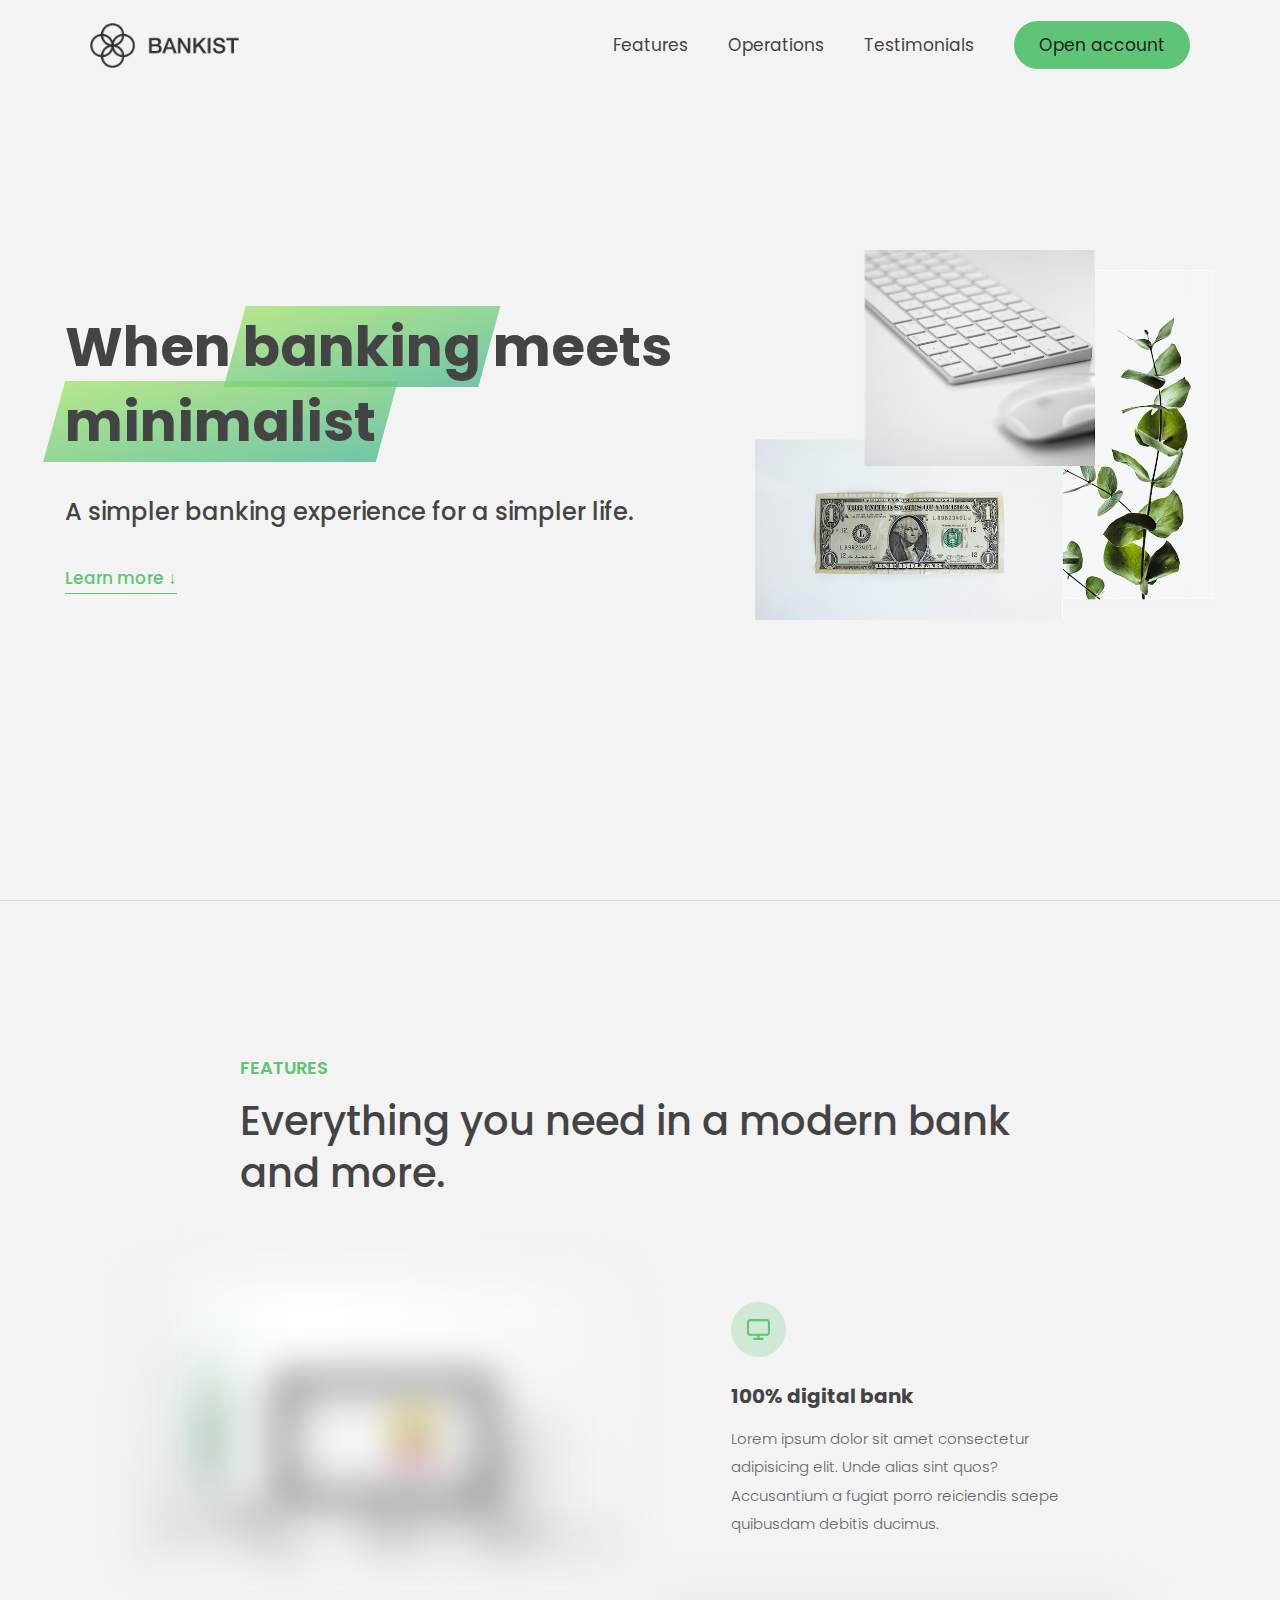
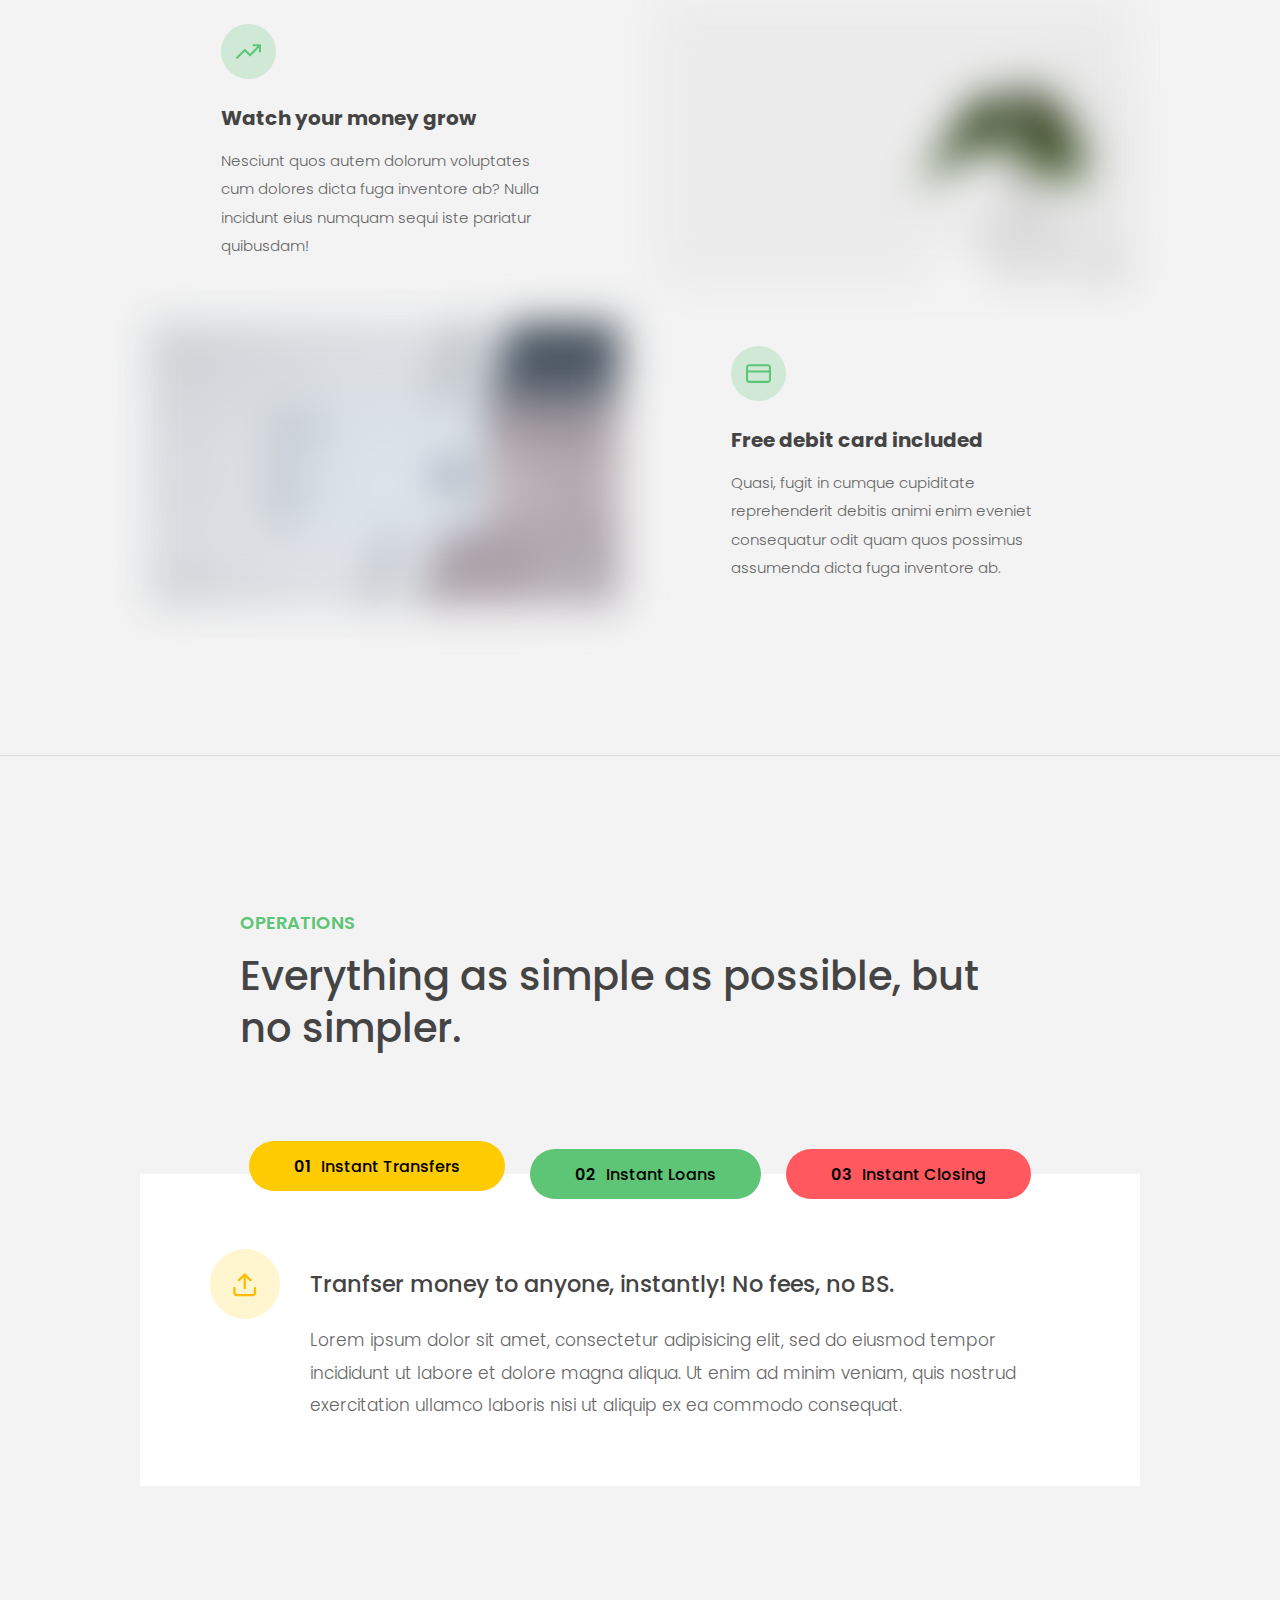
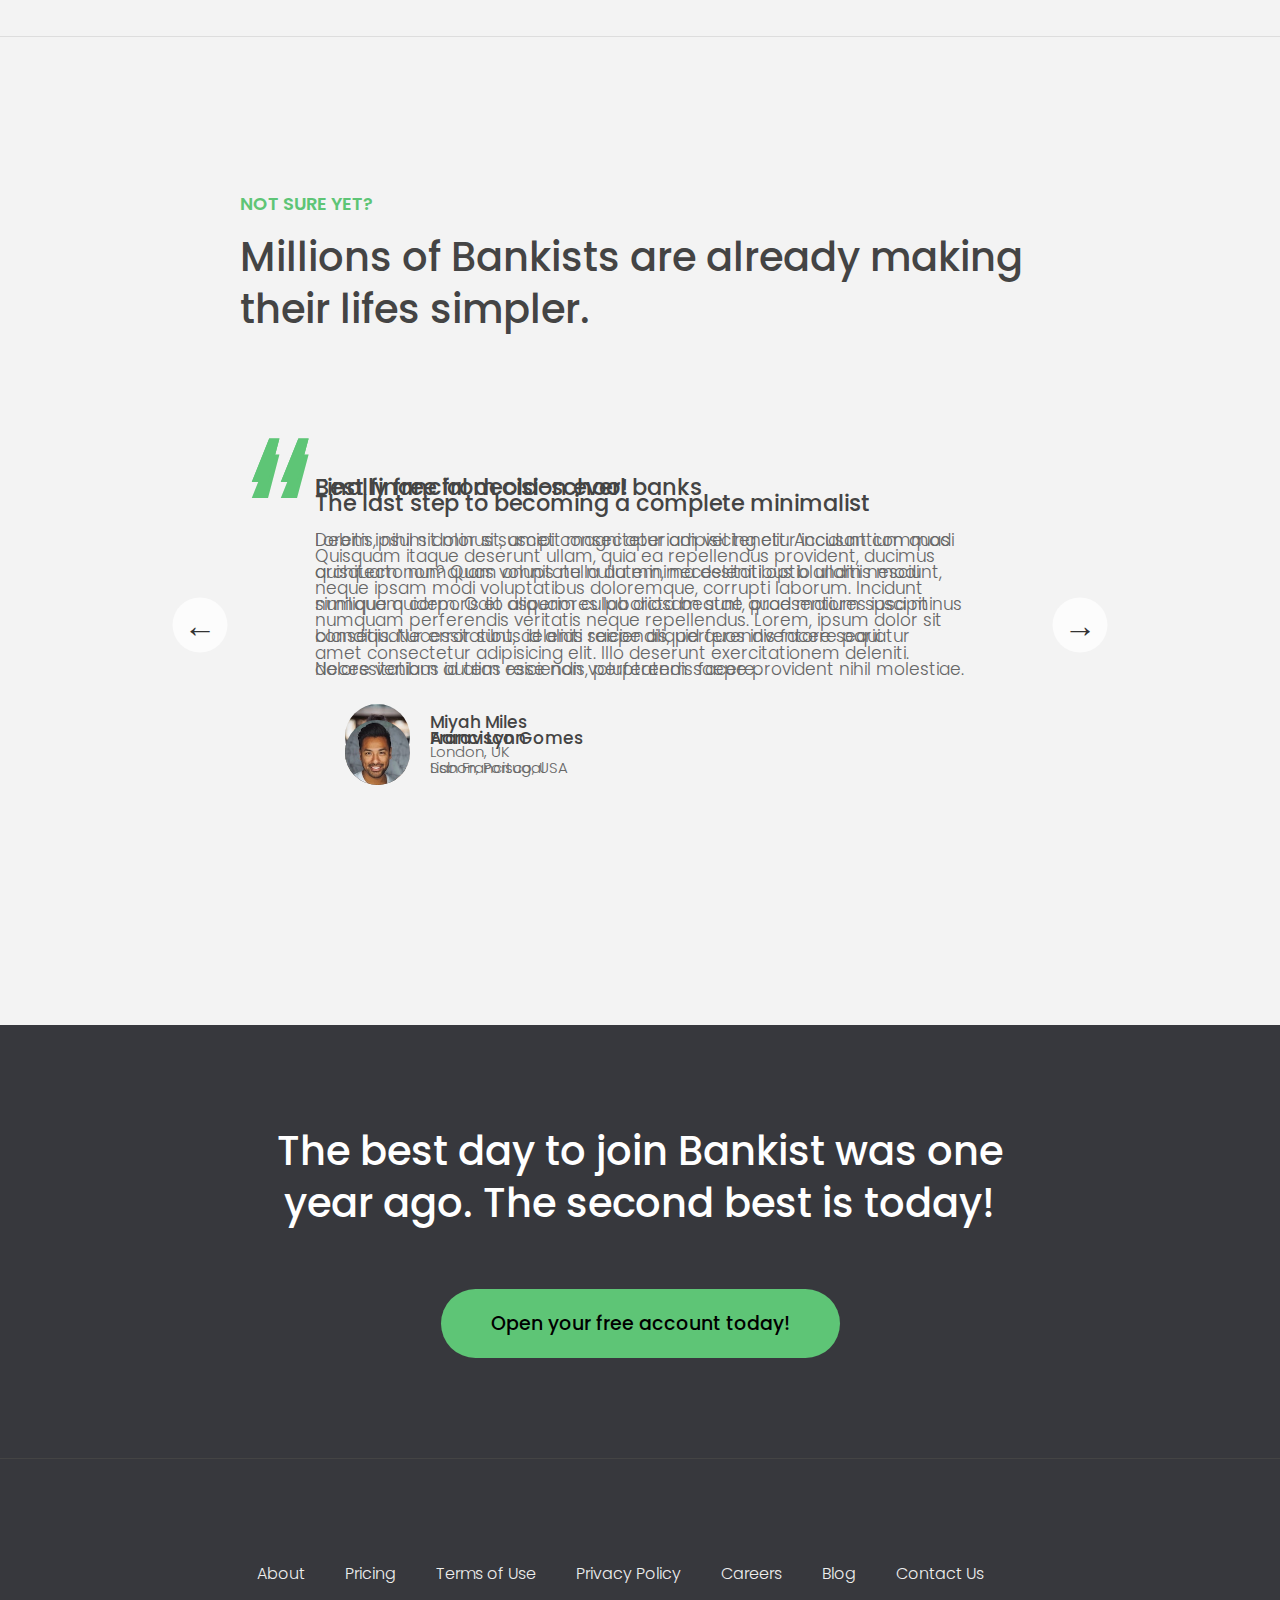
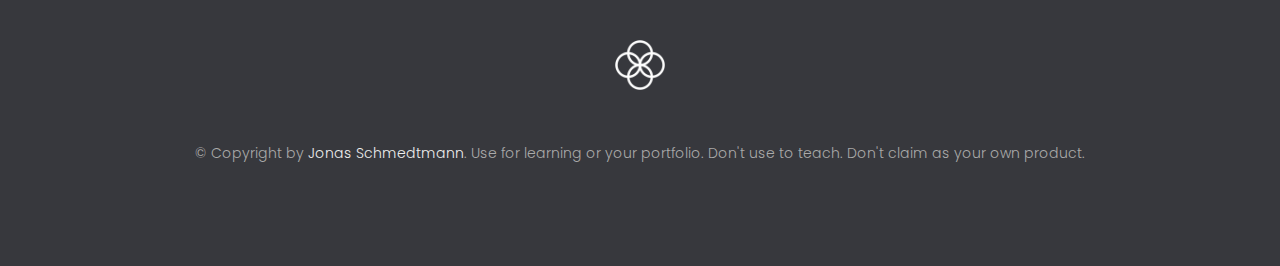
==== 10_Advanced-dom/starter/index.html @ 2c0922a0 "added files" ====
<!DOCTYPE html>
<html lang="en">
  <head>
    <meta charset="UTF-8" />
    <meta name="viewport" content="width=device-width, initial-scale=1.0" />
    <meta http-equiv="X-UA-Compatible" content="ie=edge" />
    <link rel="shortcut icon" type="image/png" href="img/icon.png" />

    <link
      href="https://fonts.googleapis.com/css?family=Poppins:300,400,500,600&display=swap"
      rel="stylesheet"
    />
    <link rel="stylesheet" href="style.css" />
    <title>Bankist | When Banking meets Minimalist</title>
  </head>
  <body>
    <header class="header">
      <nav class="nav">
        <img
          src="img/logo.png"
          alt="Bankist logo"
          class="nav__logo"
          id="logo"
          designer="Ankit"
          data-version-number="3.0"
        />
        <ul class="nav__links">
          <li class="nav__item">
            <a class="nav__link" href="">Features</a>
          </li>
          <li class="nav__item">
            <a class="nav__link" href="#section--2">Operations</a>
          </li>
          <li class="nav__item">
            <a class="nav__link" href="#section--3">Testimonials</a>
          </li>
          <li class="nav__item">
            <a class="nav__link nav__link--btn btn--show-modal" href="#"
              >Open account</a
            >
          </li>
        </ul>
      </nav>

      <div class="header__title">
        <h1>
          When
          <!-- Green highlight effect -->
          <span class="highlight">banking</span>
          meets<br />
          <span class="highlight">minimalist</span>
        </h1>
        <h4>A simpler banking experience for a simpler life.</h4>
        <button class="btn--text btn--scroll-to">Learn more &DownArrow;</button>
        <img
          src="img/hero.png"
          class="header__img"
          alt="Minimalist bank items"
        />
      </div>
    </header>

    <section class="section" id="section--1">
      <div class="section__title">
        <h2 class="section__description">Features</h2>
        <h3 class="section__header">
          Everything you need in a modern bank and more.
        </h3>
      </div>

      <div class="features">
        <img
          src="img/digital-lazy.jpg"
          data-src="img/digital.jpg"
          alt="Computer"
          class="features__img lazy-img"
        />
        <div class="features__feature">
          <div class="features__icon">
            <svg>
              <use xlink:href="img/icons.svg#icon-monitor"></use>
            </svg>
          </div>
          <h5 class="features__header">100% digital bank</h5>
          <p>
            Lorem ipsum dolor sit amet consectetur adipisicing elit. Unde alias
            sint quos? Accusantium a fugiat porro reiciendis saepe quibusdam
            debitis ducimus.
          </p>
        </div>

        <div class="features__feature">
          <div class="features__icon">
            <svg>
              <use xlink:href="img/icons.svg#icon-trending-up"></use>
            </svg>
          </div>
          <h5 class="features__header">Watch your money grow</h5>
          <p>
            Nesciunt quos autem dolorum voluptates cum dolores dicta fuga
            inventore ab? Nulla incidunt eius numquam sequi iste pariatur
            quibusdam!
          </p>
        </div>
        <img
          src="img/grow-lazy.jpg"
          data-src="img/grow.jpg"
          alt="Plant"
          class="features__img lazy-img"
        />

        <img
          src="img/card-lazy.jpg"
          data-src="img/card.jpg"
          alt="Credit card"
          class="features__img lazy-img"
        />
        <div class="features__feature">
          <div class="features__icon">
            <svg>
              <use xlink:href="img/icons.svg#icon-credit-card"></use>
            </svg>
          </div>
          <h5 class="features__header">Free debit card included</h5>
          <p>
            Quasi, fugit in cumque cupiditate reprehenderit debitis animi enim
            eveniet consequatur odit quam quos possimus assumenda dicta fuga
            inventore ab.
          </p>
        </div>
      </div>
    </section>

    <section class="section" id="section--2">
      <div class="section__title">
        <h2 class="section__description">Operations</h2>
        <h3 class="section__header">
          Everything as simple as possible, but no simpler.
        </h3>
      </div>

      <div class="operations">
        <div class="operations__tab-container">
          <button
            class="btn operations__tab operations__tab--1 operations__tab--active"
            data-tab="1"
          >
            <span>01</span>Instant Transfers
          </button>
          <button class="btn operations__tab operations__tab--2" data-tab="2">
            <span>02</span>Instant Loans
          </button>
          <button class="btn operations__tab operations__tab--3" data-tab="3">
            <span>03</span>Instant Closing
          </button>
        </div>
        <div
          class="operations__content operations__content--1 operations__content--active"
        >
          <div class="operations__icon operations__icon--1">
            <svg>
              <use xlink:href="img/icons.svg#icon-upload"></use>
            </svg>
          </div>
          <h5 class="operations__header">
            Tranfser money to anyone, instantly! No fees, no BS.
          </h5>
          <p>
            Lorem ipsum dolor sit amet, consectetur adipisicing elit, sed do
            eiusmod tempor incididunt ut labore et dolore magna aliqua. Ut enim
            ad minim veniam, quis nostrud exercitation ullamco laboris nisi ut
            aliquip ex ea commodo consequat.
          </p>
        </div>

        <div class="operations__content operations__content--2">
          <div class="operations__icon operations__icon--2">
            <svg>
              <use xlink:href="img/icons.svg#icon-home"></use>
            </svg>
          </div>
          <h5 class="operations__header">
            Buy a home or make your dreams come true, with instant loans.
          </h5>
          <p>
            Duis aute irure dolor in reprehenderit in voluptate velit esse
            cillum dolore eu fugiat nulla pariatur. Excepteur sint occaecat
            cupidatat non proident, sunt in culpa qui officia deserunt mollit
            anim id est laborum.
          </p>
        </div>
        <div class="operations__content operations__content--3">
          <div class="operations__icon operations__icon--3">
            <svg>
              <use xlink:href="img/icons.svg#icon-user-x"></use>
            </svg>
          </div>
          <h5 class="operations__header">
            No longer need your account? No problem! Close it instantly.
          </h5>
          <p>
            Excepteur sint occaecat cupidatat non proident, sunt in culpa qui
            officia deserunt mollit anim id est laborum. Ut enim ad minim
            veniam, quis nostrud exercitation ullamco laboris nisi ut aliquip ex
            ea commodo consequat.
          </p>
        </div>
      </div>
    </section>

    <section class="section" id="section--3">
      <div class="section__title section__title--testimonials">
        <h2 class="section__description">Not sure yet?</h2>
        <h3 class="section__header">
          Millions of Bankists are already making their lifes simpler.
        </h3>
      </div>

      <div class="slider">
        <div class="slide slide--1">
          <div class="testimonial">
            <h5 class="testimonial__header">Best financial decision ever!</h5>
            <blockquote class="testimonial__text">
              Lorem ipsum dolor sit, amet consectetur adipisicing elit.
              Accusantium quas quisquam non? Quas voluptate nulla minima
              deleniti optio ullam nesciunt, numquam corporis et asperiores
              laboriosam sunt, praesentium suscipit blanditiis. Necessitatibus
              id alias reiciendis, perferendis facere pariatur dolore veniam
              autem esse non voluptatem saepe provident nihil molestiae.
            </blockquote>
            <address class="testimonial__author">
              <img src="img/user-1.jpg" alt="" class="testimonial__photo" />
              <h6 class="testimonial__name">Aarav Lynn</h6>
              <p class="testimonial__location">San Francisco, USA</p>
            </address>
          </div>
        </div>

        <div class="slide slide--2">
          <div class="testimonial">
            <h5 class="testimonial__header">
              The last step to becoming a complete minimalist
            </h5>
            <blockquote class="testimonial__text">
              Quisquam itaque deserunt ullam, quia ea repellendus provident,
              ducimus neque ipsam modi voluptatibus doloremque, corrupti
              laborum. Incidunt numquam perferendis veritatis neque repellendus.
              Lorem, ipsum dolor sit amet consectetur adipisicing elit. Illo
              deserunt exercitationem deleniti.
            </blockquote>
            <address class="testimonial__author">
              <img src="img/user-2.jpg" alt="" class="testimonial__photo" />
              <h6 class="testimonial__name">Miyah Miles</h6>
              <p class="testimonial__location">London, UK</p>
            </address>
          </div>
        </div>

        <div class="slide slide--3">
          <div class="testimonial">
            <h5 class="testimonial__header">
              Finally free from old-school banks
            </h5>
            <blockquote class="testimonial__text">
              Debitis, nihil sit minus suscipit magni aperiam vel tenetur
              incidunt commodi architecto numquam omnis nulla autem,
              necessitatibus blanditiis modi similique quidem. Odio aliquam
              culpa dicta beatae quod maiores ipsa minus consequatur error sunt,
              deleniti saepe aliquid quos inventore sequi. Necessitatibus id
              alias reiciendis, perferendis facere.
            </blockquote>
            <address class="testimonial__author">
              <img src="img/user-3.jpg" alt="" class="testimonial__photo" />
              <h6 class="testimonial__name">Francisco Gomes</h6>
              <p class="testimonial__location">Lisbon, Portugal</p>
            </address>
          </div>
        </div>

        <!-- <div class="slide"><img src="img/img-1.jpg" alt="Photo 1" /></div>
        <div class="slide"><img src="img/img-2.jpg" alt="Photo 2" /></div>
        <div class="slide"><img src="img/img-3.jpg" alt="Photo 3" /></div>
        <div class="slide"><img src="img/img-4.jpg" alt="Photo 4" /></div> -->
        <button class="slider__btn slider__btn--left">&larr;</button>
        <button class="slider__btn slider__btn--right">&rarr;</button>
        <div class="dots"></div>
      </div>
    </section>

    <section class="section section--sign-up">
      <div class="section__title">
        <h3 class="section__header">
          The best day to join Bankist was one year ago. The second best is
          today!
        </h3>
      </div>
      <button class="btn btn--show-modal">Open your free account today!</button>
    </section>

    <footer class="footer">
      <ul class="footer__nav">
        <li class="footer__item">
          <a class="footer__link" href="#">About</a>
        </li>
        <li class="footer__item">
          <a class="footer__link" href="#">Pricing</a>
        </li>
        <li class="footer__item">
          <a class="footer__link" href="#">Terms of Use</a>
        </li>
        <li class="footer__item">
          <a class="footer__link" href="#">Privacy Policy</a>
        </li>
        <li class="footer__item">
          <a class="footer__link" href="#">Careers</a>
        </li>
        <li class="footer__item">
          <a class="footer__link" href="#">Blog</a>
        </li>
        <li class="footer__item">
          <a class="footer__link" href="#">Contact Us</a>
        </li>
      </ul>
      <img src="img/icon.png" alt="Logo" class="footer__logo" />
      <p class="footer__copyright">
        &copy; Copyright by
        <a
          class="footer__link twitter-link"
          target="_blank"
          href="https://twitter.com/jonasschmedtman"
          >Jonas Schmedtmann</a
        >. Use for learning or your portfolio. Don't use to teach. Don't claim
        as your own product.
      </p>
    </footer>

    <div class="modal hidden">
      <button class="btn--close-modal">&times;</button>
      <h2 class="modal__header">
        Open your bank account <br />
        in just <span class="highlight">5 minutes</span>
      </h2>
      <form class="modal__form">
        <label>First Name</label>
        <input type="text" />
        <label>Last Name</label>
        <input type="text" />
        <label>Email Address</label>
        <input type="email" />
        <button class="btn">Next step &rarr;</button>
      </form>
    </div>
    <div class="overlay hidden"></div>

    <script src="script.js"></script>
  </body>
</html>
---- 10_Advanced-dom/starter/style.css ----
/* The page is NOT responsive. You can implement responsiveness yourself if you wanna have some fun 😃 */

:root {
  --color-primary: #5ec576;
  --color-secondary: #ffcb03;
  --color-tertiary: #ff585f;
  --color-primary-darker: #4bbb7d;
  --color-secondary-darker: #ffbb00;
  --color-tertiary-darker: #fd424b;
  --color-primary-opacity: #5ec5763a;
  --color-secondary-opacity: #ffcd0331;
  --color-tertiary-opacity: #ff58602d;
  --gradient-primary: linear-gradient(to top left, #39b385, #9be15d);
  --gradient-secondary: linear-gradient(to top left, #ffb003, #ffcb03);
}

* {
  margin: 0;
  padding: 0;
  box-sizing: inherit;
}

html {
  font-size: 62.5%;
  box-sizing: border-box;
}

body {
  font-family: 'Poppins', sans-serif;
  font-weight: 300;
  color: #444;
  line-height: 1.9;
  background-color: #f3f3f3;
}

/* GENERAL ELEMENTS */
.section {
  padding: 15rem 3rem;
  border-top: 1px solid #ddd;

  transition: transform 1s, opacity 1s;
}

.section--hidden {
  opacity: 0;
  transform: translateY(8rem);
}

.section__title {
  max-width: 80rem;
  margin: 0 auto 8rem auto;
}

.section__description {
  font-size: 1.8rem;
  font-weight: 600;
  text-transform: uppercase;
  color: var(--color-primary);
  margin-bottom: 1rem;
}

.section__header {
  font-size: 4rem;
  line-height: 1.3;
  font-weight: 500;
}

.btn {
  display: inline-block;
  background-color: var(--color-primary);
  font-size: 1.6rem;
  font-family: inherit;
  font-weight: 500;
  border: none;
  padding: 1.25rem 4.5rem;
  border-radius: 10rem;
  cursor: pointer;
  transition: all 0.3s;
}

.btn:hover {
  background-color: var(--color-primary-darker);
}

.btn--text {
  display: inline-block;
  background: none;
  font-size: 1.7rem;
  font-family: inherit;
  font-weight: 500;
  color: var(--color-primary);
  border: none;
  border-bottom: 1px solid currentColor;
  padding-bottom: 2px;
  cursor: pointer;
  transition: all 0.3s;
}

p {
  color: #666;
}

/* This is BAD for accessibility! Don't do in the real world! */
button:focus {
  outline: none;
}

img {
  transition: filter 0.5s;
}

.lazy-img {
  filter: blur(20px);
}

/* NAVIGATION */
.nav {
  display: flex;
  justify-content: space-between;
  align-items: center;
  height: 9rem;
  width: 100%;
  padding: 0 6rem;
  z-index: 100;
}

/* nav and stickly class at the same time */
.nav.sticky {
  position: fixed;
  background-color: rgba(255, 255, 255, 0.95);
}

.nav__logo {
  height: 4.5rem;
  transition: all 0.3s;
}

.nav__links {
  display: flex;
  align-items: center;
  list-style: none;
}

.nav__item {
  margin-left: 4rem;
}

.nav__link:link,
.nav__link:visited {
  font-size: 1.7rem;
  font-weight: 400;
  color: inherit;
  text-decoration: none;
  display: block;
  transition: all 0.3s;
}

.nav__link--btn:link,
.nav__link--btn:visited {
  padding: 0.8rem 2.5rem;
  border-radius: 3rem;
  background-color: var(--color-primary);
  color: #222;
}

.nav__link--btn:hover,
.nav__link--btn:active {
  color: inherit;
  background-color: var(--color-primary-darker);
  color: #333;
}

/* HEADER */
.header {
  padding: 0 3rem;
  height: 100vh;
  display: flex;
  flex-direction: column;
  align-items: center;
}

.header__title {
  flex: 1;

  max-width: 115rem;
  display: grid;
  grid-template-columns: 3fr 2fr;
  row-gap: 3rem;
  align-content: center;
  justify-content: center;

  align-items: start;
  justify-items: start;
}

h1 {
  font-size: 5.5rem;
  line-height: 1.35;
}

h4 {
  font-size: 2.4rem;
  font-weight: 500;
}

.header__img {
  width: 100%;
  grid-column: 2 / 3;
  grid-row: 1 / span 4;
  transform: translateY(-6rem);
}

.highlight {
  position: relative;
}

.highlight::after {
  display: block;
  content: '';
  position: absolute;
  bottom: 0;
  left: 0;
  height: 100%;
  width: 100%;
  z-index: -1;
  opacity: 0.7;
  transform: scale(1.07, 1.05) skewX(-15deg);
  background-image: var(--gradient-primary);
}

/* FEATURES */
.features {
  display: grid;
  grid-template-columns: 1fr 1fr;
  gap: 4rem;
  margin: 0 12rem;
}

.features__img {
  width: 100%;
}

.features__feature {
  align-self: center;
  justify-self: center;
  width: 70%;
  font-size: 1.5rem;
}

.features__icon {
  display: flex;
  align-items: center;
  justify-content: center;
  background-color: var(--color-primary-opacity);
  height: 5.5rem;
  width: 5.5rem;
  border-radius: 50%;
  margin-bottom: 2rem;
}

.features__icon svg {
  height: 2.5rem;
  width: 2.5rem;
  fill: var(--color-primary);
}

.features__header {
  font-size: 2rem;
  margin-bottom: 1rem;
}

/* OPERATIONS */
.operations {
  max-width: 100rem;
  margin: 12rem auto 0 auto;

  background-color: #fff;
}

.operations__tab-container {
  display: flex;
  justify-content: center;
}

.operations__tab {
  margin-right: 2.5rem;
  transform: translateY(-50%);
}

.operations__tab span {
  margin-right: 1rem;
  font-weight: 600;
  display: inline-block;
}

.operations__tab--1 {
  background-color: var(--color-secondary);
}

.operations__tab--1:hover {
  background-color: var(--color-secondary-darker);
}

.operations__tab--3 {
  background-color: var(--color-tertiary);
  margin: 0;
}

.operations__tab--3:hover {
  background-color: var(--color-tertiary-darker);
}

.operations__tab--active {
  transform: translateY(-66%);
}

.operations__content {
  display: none;

  /* JUST PRESENTATIONAL */
  font-size: 1.7rem;
  padding: 2.5rem 7rem 6.5rem 7rem;
}

.operations__content--active {
  display: grid;
  grid-template-columns: 7rem 1fr;
  column-gap: 3rem;
  row-gap: 0.5rem;
}

.operations__header {
  font-size: 2.25rem;
  font-weight: 500;
  align-self: center;
}

.operations__icon {
  display: flex;
  align-items: center;
  justify-content: center;
  height: 7rem;
  width: 7rem;
  border-radius: 50%;
}

.operations__icon svg {
  height: 2.75rem;
  width: 2.75rem;
}

.operations__content p {
  grid-column: 2;
}

.operations__icon--1 {
  background-color: var(--color-secondary-opacity);
}
.operations__icon--2 {
  background-color: var(--color-primary-opacity);
}
.operations__icon--3 {
  background-color: var(--color-tertiary-opacity);
}
.operations__icon--1 svg {
  fill: var(--color-secondary-darker);
}
.operations__icon--2 svg {
  fill: var(--color-primary);
}
.operations__icon--3 svg {
  fill: var(--color-tertiary);
}

/* SLIDER */
.slider {
  max-width: 100rem;
  height: 50rem;
  margin: 0 auto;
  position: relative;

  /* IN THE END */
  overflow: hidden;
}

.slide {
  position: absolute;
  top: 0;
  width: 100%;
  height: 50rem;

  display: flex;
  align-items: center;
  justify-content: center;

  /* THIS creates the animation! */
  transition: transform 1s;
}

.slide > img {
  /* Only for images that have different size than slide */
  width: 100%;
  height: 100%;
  object-fit: cover;
}

.slider__btn {
  position: absolute;
  top: 50%;
  z-index: 10;

  border: none;
  background: rgba(255, 255, 255, 0.7);
  font-family: inherit;
  color: #333;
  border-radius: 50%;
  height: 5.5rem;
  width: 5.5rem;
  font-size: 3.25rem;
  cursor: pointer;
}

.slider__btn--left {
  left: 6%;
  transform: translate(-50%, -50%);
}

.slider__btn--right {
  right: 6%;
  transform: translate(50%, -50%);
}

.dots {
  position: absolute;
  bottom: 5%;
  left: 50%;
  transform: translateX(-50%);
  display: flex;
}

.dots__dot {
  border: none;
  background-color: #b9b9b9;
  opacity: 0.7;
  height: 1rem;
  width: 1rem;
  border-radius: 50%;
  margin-right: 1.75rem;
  cursor: pointer;
  transition: all 0.5s;

  /* Only necessary when overlying images */
  /* box-shadow: 0 0.6rem 1.5rem rgba(0, 0, 0, 0.7); */
}

.dots__dot:last-child {
  margin: 0;
}

.dots__dot--active {
  /* background-color: #fff; */
  background-color: #888;
  opacity: 1;
}

/* TESTIMONIALS */
.testimonial {
  width: 65%;
  position: relative;
}

.testimonial::before {
  content: '\201C';
  position: absolute;
  top: -5.7rem;
  left: -6.8rem;
  line-height: 1;
  font-size: 20rem;
  font-family: inherit;
  color: var(--color-primary);
  z-index: -1;
}

.testimonial__header {
  font-size: 2.25rem;
  font-weight: 500;
  margin-bottom: 1.5rem;
}

.testimonial__text {
  font-size: 1.7rem;
  margin-bottom: 3.5rem;
  color: #666;
}

.testimonial__author {
  margin-left: 3rem;
  font-style: normal;

  display: grid;
  grid-template-columns: 6.5rem 1fr;
  column-gap: 2rem;
}

.testimonial__photo {
  grid-row: 1 / span 2;
  width: 6.5rem;
  border-radius: 50%;
}

.testimonial__name {
  font-size: 1.7rem;
  font-weight: 500;
  align-self: end;
  margin: 0;
}

.testimonial__location {
  font-size: 1.5rem;
}

.section__title--testimonials {
  margin-bottom: 4rem;
}

/* SIGNUP */
.section--sign-up {
  background-color: #37383d;
  border-top: none;
  border-bottom: 1px solid #444;
  text-align: center;
  padding: 10rem 3rem;
}

.section--sign-up .section__header {
  color: #fff;
  text-align: center;
}

.section--sign-up .section__title {
  margin-bottom: 6rem;
}

.section--sign-up .btn {
  font-size: 1.9rem;
  padding: 2rem 5rem;
}

/* FOOTER */
.footer {
  padding: 10rem 3rem;
  background-color: #37383d;
}

.footer__nav {
  list-style: none;
  display: flex;
  justify-content: center;
  margin-bottom: 5rem;
}

.footer__item {
  margin-right: 4rem;
}

.footer__link {
  font-size: 1.6rem;
  color: #eee;
  text-decoration: none;
}

.footer__logo {
  height: 5rem;
  display: block;
  margin: 0 auto;
  margin-bottom: 5rem;
}

.footer__copyright {
  font-size: 1.4rem;
  color: #aaa;
  text-align: center;
}

.footer__copyright .footer__link {
  font-size: 1.4rem;
}

/* MODAL WINDOW */
.modal {
  position: fixed;
  top: 50%;
  left: 50%;
  transform: translate(-50%, -50%);
  max-width: 60rem;
  background-color: #f3f3f3;
  padding: 5rem 6rem;
  box-shadow: 0 4rem 6rem rgba(0, 0, 0, 0.3);
  z-index: 1000;
  transition: all 0.5s;
}

.overlay {
  position: fixed;
  top: 0;
  left: 0;
  width: 100%;
  height: 100%;
  background-color: rgba(0, 0, 0, 0.5);
  backdrop-filter: blur(4px);
  z-index: 100;
  transition: all 0.5s;
}

.modal__header {
  font-size: 3.25rem;
  margin-bottom: 4.5rem;
  line-height: 1.5;
}

.modal__form {
  margin: 0 3rem;
  display: grid;
  grid-template-columns: 1fr 2fr;
  align-items: center;
  gap: 2.5rem;
}

.modal__form label {
  font-size: 1.7rem;
  font-weight: 500;
}

.modal__form input {
  font-size: 1.7rem;
  padding: 1rem 1.5rem;
  border: 1px solid #ddd;
  border-radius: 0.5rem;
}

.modal__form button {
  grid-column: 1 / span 2;
  justify-self: center;
  margin-top: 1rem;
}

.btn--close-modal {
  font-family: inherit;
  color: inherit;
  position: absolute;
  top: 0.5rem;
  right: 2rem;
  font-size: 4rem;
  cursor: pointer;
  border: none;
  background: none;
}

.hidden {
  visibility: hidden;
  opacity: 0;
}

/* COOKIE MESSAGE */
.cookie-message {
  display: flex;
  align-items: center;
  justify-content: space-evenly;
  width: 100%;
  background-color: white;
  color: #bbb;
  font-size: 1.5rem;
  font-weight: 400;
}
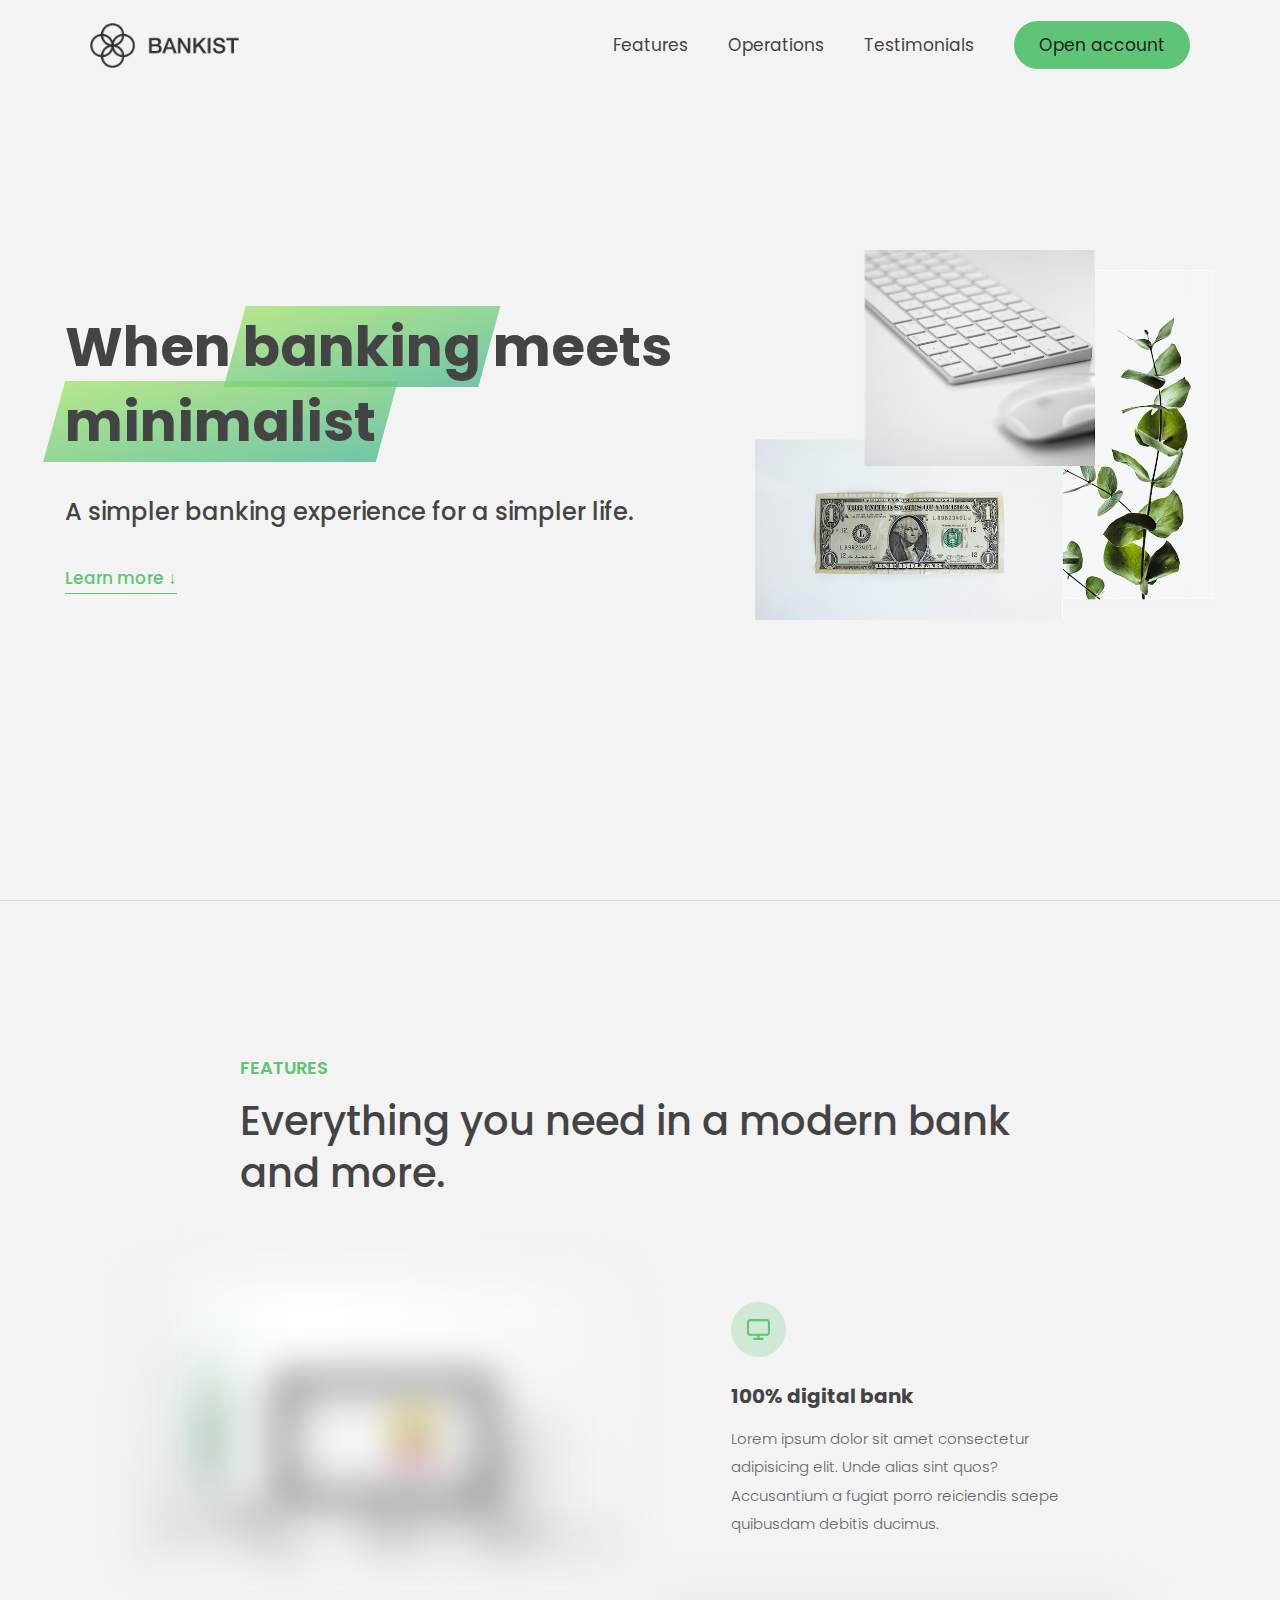
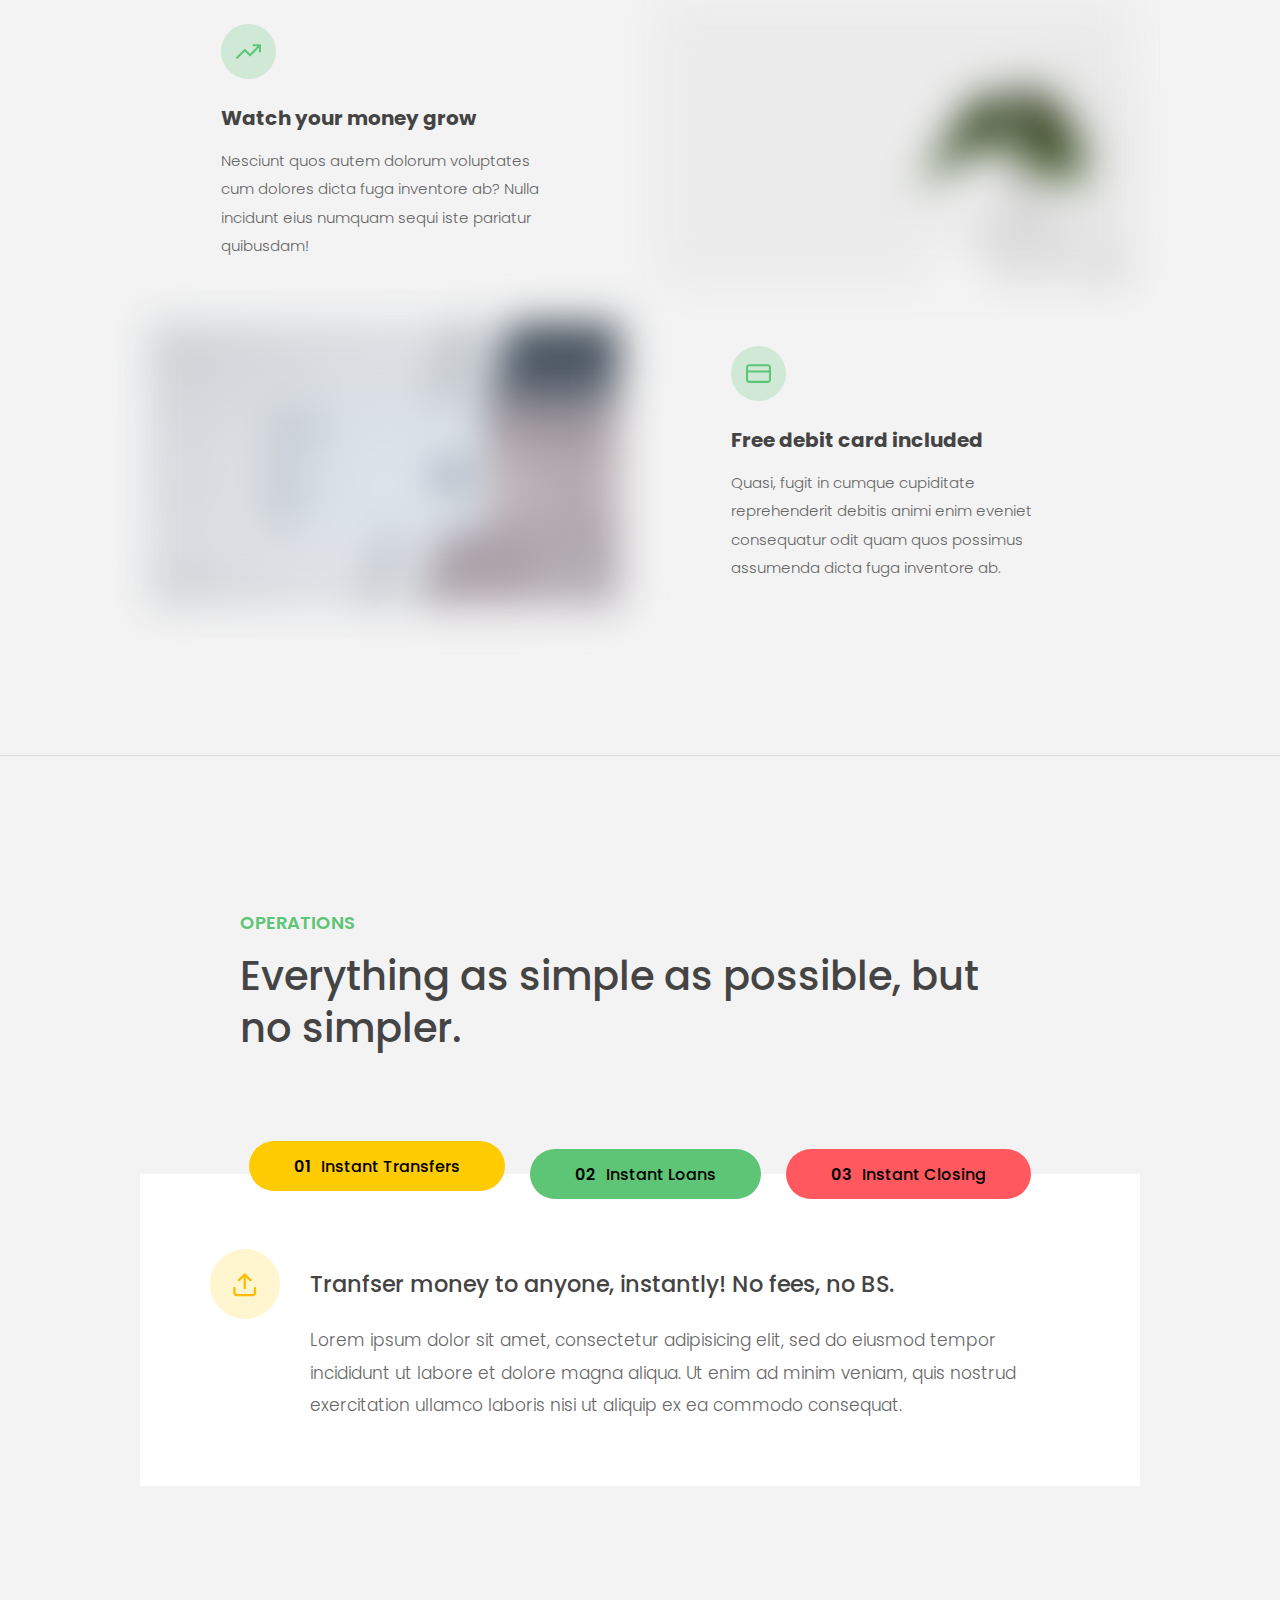
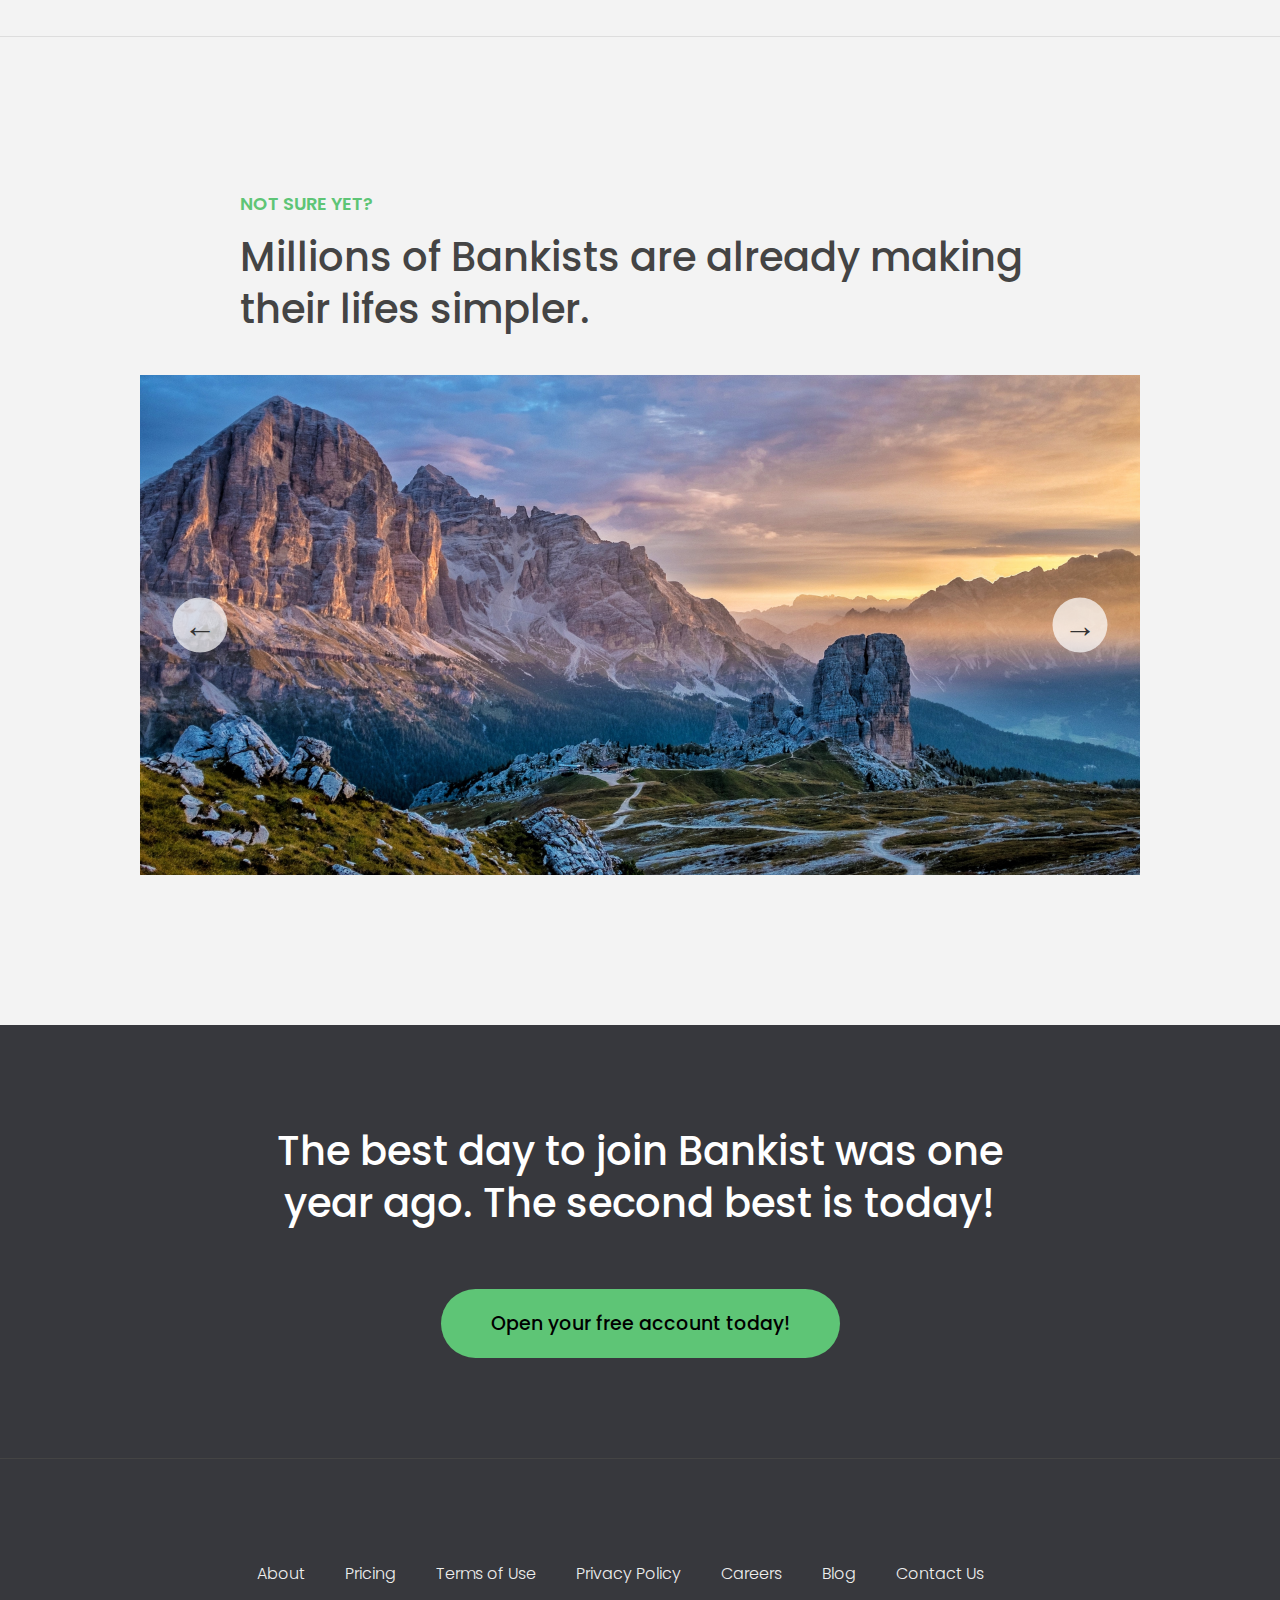
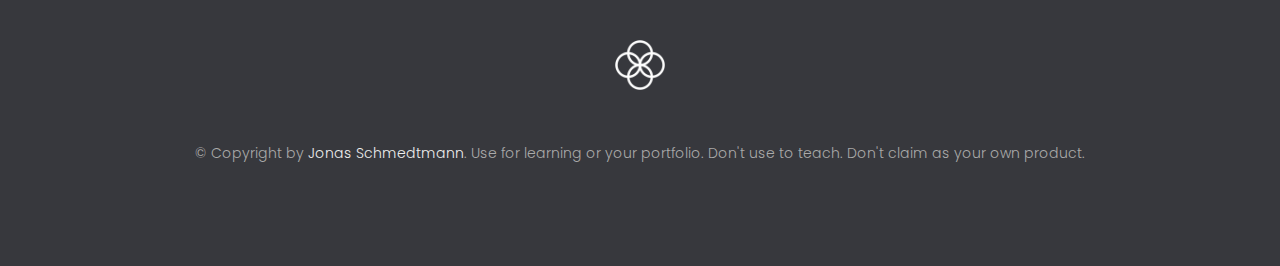
==== commit ed15c3e5: "added code" ====
--- a/10_Advanced-dom/starter/index.html
+++ b/10_Advanced-dom/starter/index.html
@@ -26,7 +26,7 @@
         />
         <ul class="nav__links">
           <li class="nav__item">
-            <a class="nav__link" href="">Features</a>
+            <a class="nav__link" href="#section--1">Features</a>
           </li>
           <li class="nav__item">
             <a class="nav__link" href="#section--2">Operations</a>
@@ -217,7 +217,7 @@
       </div>
 
       <div class="slider">
-        <div class="slide slide--1">
+        <!-- <div class="slide slide--1">
           <div class="testimonial">
             <h5 class="testimonial__header">Best financial decision ever!</h5>
             <blockquote class="testimonial__text">
@@ -275,12 +275,12 @@
               <p class="testimonial__location">Lisbon, Portugal</p>
             </address>
           </div>
-        </div>
-
-        <!-- <div class="slide"><img src="img/img-1.jpg" alt="Photo 1" /></div>
+        </div> -->
+
+        <div class="slide"><img src="img/img-1.jpg" alt="Photo 1" /></div>
         <div class="slide"><img src="img/img-2.jpg" alt="Photo 2" /></div>
         <div class="slide"><img src="img/img-3.jpg" alt="Photo 3" /></div>
-        <div class="slide"><img src="img/img-4.jpg" alt="Photo 4" /></div> -->
+        <div class="slide"><img src="img/img-4.jpg" alt="Photo 4" /></div>
         <button class="slider__btn slider__btn--left">&larr;</button>
         <button class="slider__btn slider__btn--right">&rarr;</button>
         <div class="dots"></div>
--- a/10_Advanced-dom/starter/style.css
+++ b/10_Advanced-dom/starter/style.css
@@ -392,9 +392,10 @@
   display: flex;
   align-items: center;
   justify-content: center;
+  
 
   /* THIS creates the animation! */
-  transition: transform 1s;
+  transition: transform 0.5s;
 }
 
 .slide > img {
